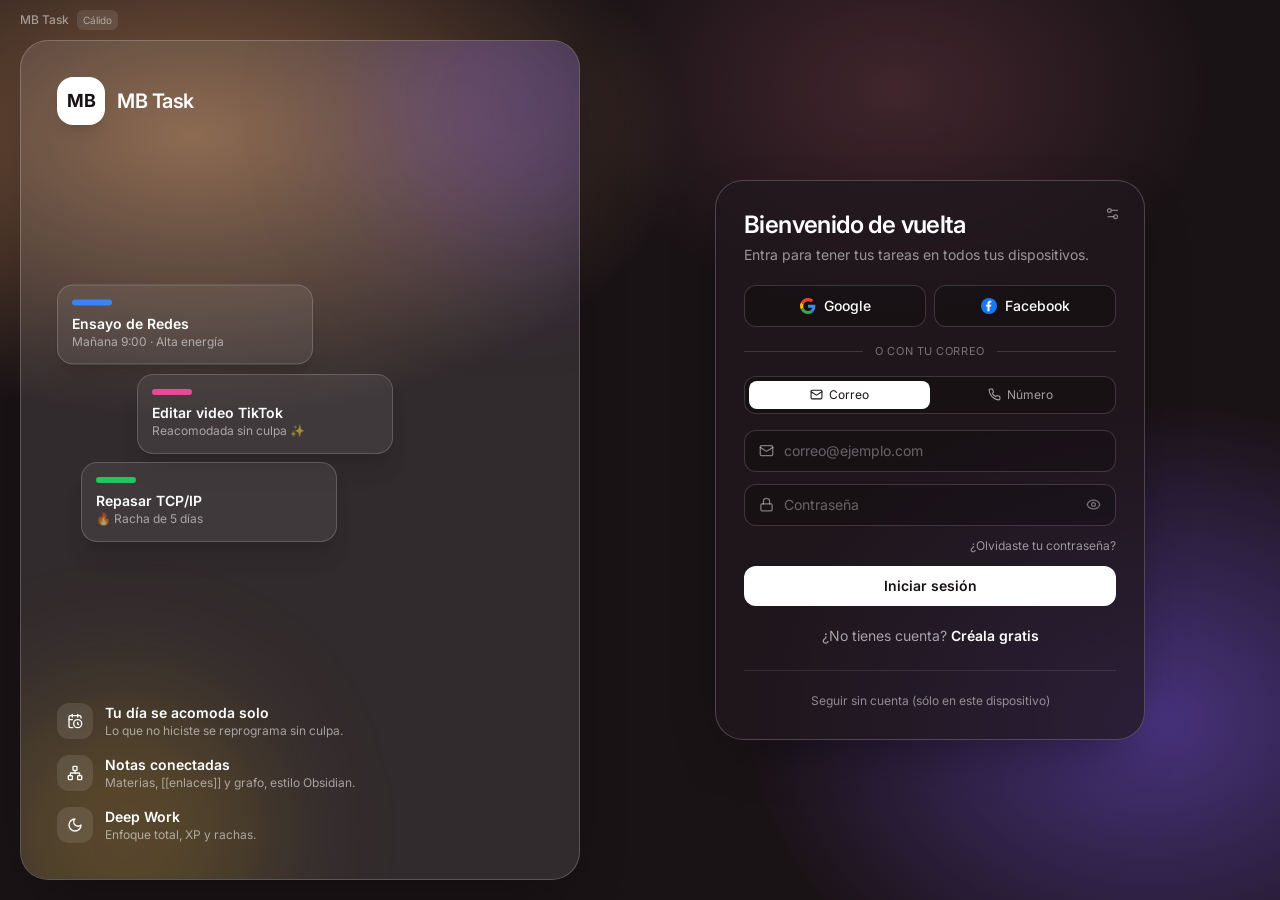
==== app/index.html @ e98496f3 "App web: bóveda de contraseñas cifrada y sincronizada Co-Authored-By: Claude Opus 5.5 <noreply@anthr" ====
<!doctype html>
<html lang="es">
  <head>
    <meta charset="UTF-8" />
    <meta name="viewport" content="width=device-width, initial-scale=1, viewport-fit=cover" />
    <meta name="theme-color" content="#1a1316" />
    <meta name="description" content="MB Task en tu celular: tus tareas, tableros y notas sincronizados con tu PC." />
    <meta name="apple-mobile-web-app-capable" content="yes" />
    <meta name="mobile-web-app-capable" content="yes" />
    <meta name="apple-mobile-web-app-status-bar-style" content="black-translucent" />
    <meta name="apple-mobile-web-app-title" content="MB Task" />
    <link rel="apple-touch-icon" href="icons/apple-touch-icon.png" />
    <link rel="icon" type="image/png" href="icons/icon-192.png" />
    <link rel="manifest" href="manifest.webmanifest" />
    <link rel="preconnect" href="https://fonts.googleapis.com" />
    <link rel="preconnect" href="https://fonts.gstatic.com" crossorigin />
    <link rel="stylesheet" href="https://fonts.googleapis.com/css2?family=Inter:wght@400;500;600;700&display=swap" />
    <title>MB Task</title>
    <script type="module" crossorigin src="./assets/index-L89QtldV.js"></script>
    <link rel="stylesheet" crossorigin href="./assets/index-OdNRwAYm.css">
  </head>
  <body>
    <div id="root"></div>
  </body>
</html>
---- app/assets/index-OdNRwAYm.css ----
html.web body{overflow:hidden;overscroll-behavior:none}html.web[data-theme=cristal] body{background:radial-gradient(60% 45% at 10% 0%,rgba(255,214,170,.9),transparent 70%),radial-gradient(55% 45% at 100% 100%,rgba(196,181,253,.85),transparent 70%),linear-gradient(160deg,#f6eee5,#e6d9cc)}.pt-safe{padding-top:env(safe-area-inset-top)}.pb-safe{padding-bottom:env(safe-area-inset-bottom)}
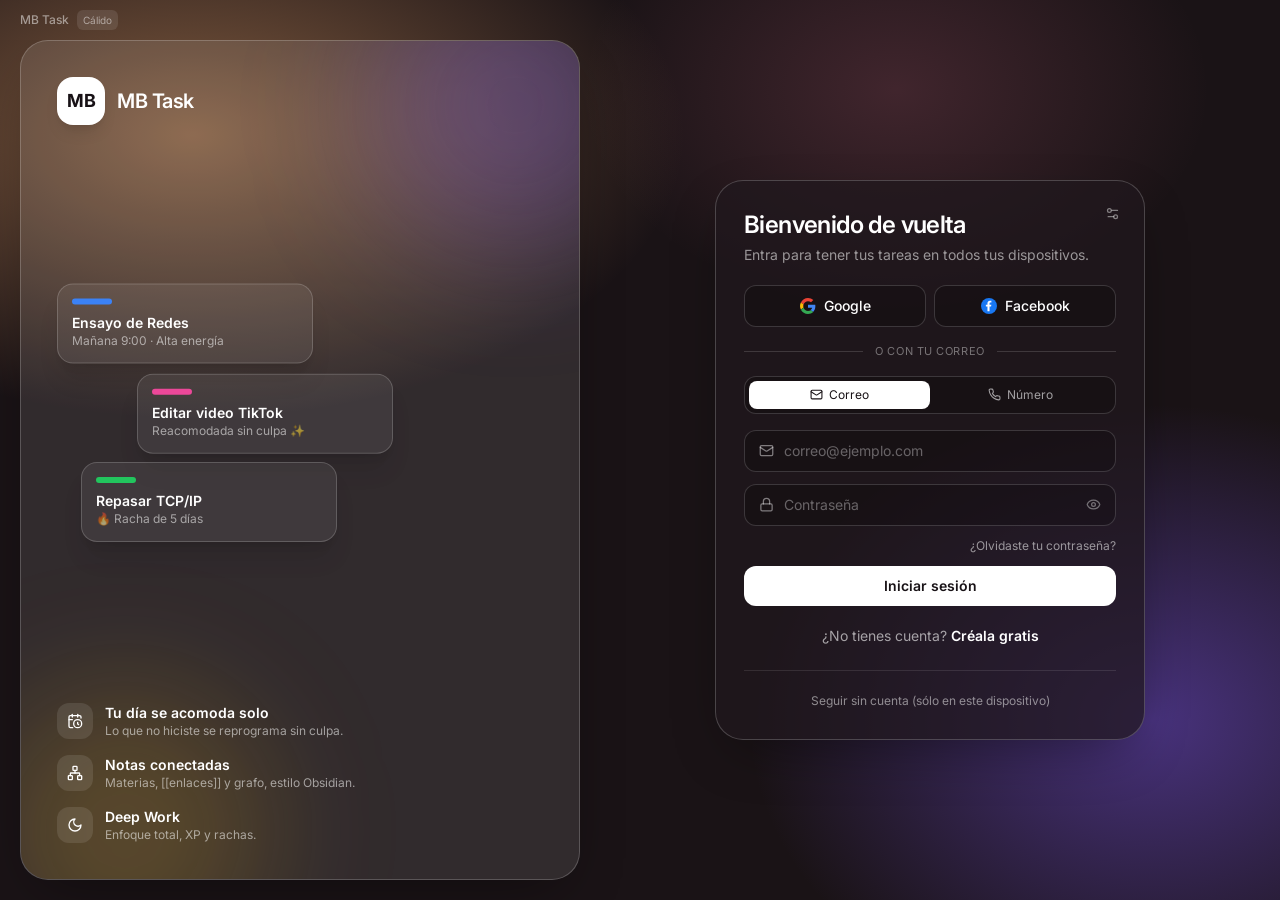
==== commit 9454dae4: "App web: pantalla completa en iPhone y botón + sólo donde hace falta Co-Authored-By: Claude Opus 5.5" ====
--- a/app/index.html
+++ b/app/index.html
@@ -16,8 +16,8 @@
     <link rel="preconnect" href="https://fonts.gstatic.com" crossorigin />
     <link rel="stylesheet" href="https://fonts.googleapis.com/css2?family=Inter:wght@400;500;600;700&display=swap" />
     <title>MB Task</title>
-    <script type="module" crossorigin src="./assets/index-L89QtldV.js"></script>
-    <link rel="stylesheet" crossorigin href="./assets/index-OdNRwAYm.css">
+    <script type="module" crossorigin src="./assets/index-DOIxO739.js"></script>
+    <link rel="stylesheet" crossorigin href="./assets/index-CQw7xhlk.css">
   </head>
   <body>
     <div id="root"></div>
--- a/app/assets/index-CQw7xhlk.css
+++ b/app/assets/index-CQw7xhlk.css
@@ -0,0 +1 @@
+html.web body{overflow:hidden;overscroll-behavior:none}html.web[data-theme=cristal] body{background:radial-gradient(60% 45% at 10% 0%,rgba(255,214,170,.9),transparent 70%),radial-gradient(55% 45% at 100% 100%,rgba(196,181,253,.85),transparent 70%),linear-gradient(160deg,#f6eee5,#e6d9cc)}.pt-safe{padding-top:env(safe-area-inset-top)}.pb-safe{padding-bottom:env(safe-area-inset-bottom)}html.web,html.web body,html.web #root{height:100vh;height:100dvh}html.web.standalone,html.web.standalone body,html.web.standalone #root{height:100vh}
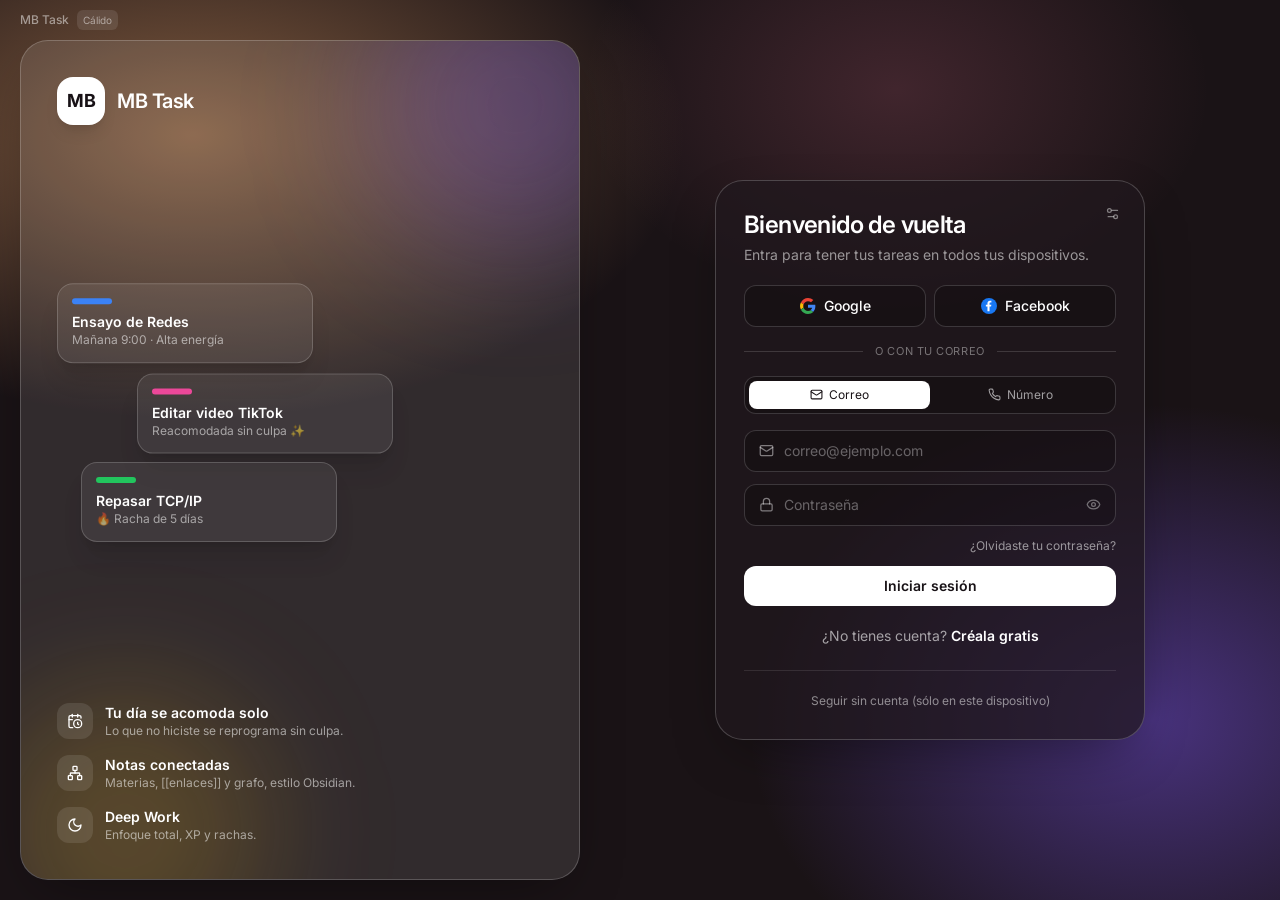
==== commit e3680863: "App web: bóveda se ajusta a la pantalla del celular Co-Authored-By: Claude Opus 5.5 <noreply@anthrop" ====
--- a/app/index.html
+++ b/app/index.html
@@ -16,7 +16,7 @@
     <link rel="preconnect" href="https://fonts.gstatic.com" crossorigin />
     <link rel="stylesheet" href="https://fonts.googleapis.com/css2?family=Inter:wght@400;500;600;700&display=swap" />
     <title>MB Task</title>
-    <script type="module" crossorigin src="./assets/index-DOIxO739.js"></script>
+    <script type="module" crossorigin src="./assets/index-D581jbe_.js"></script>
     <link rel="stylesheet" crossorigin href="./assets/index-CQw7xhlk.css">
   </head>
   <body>
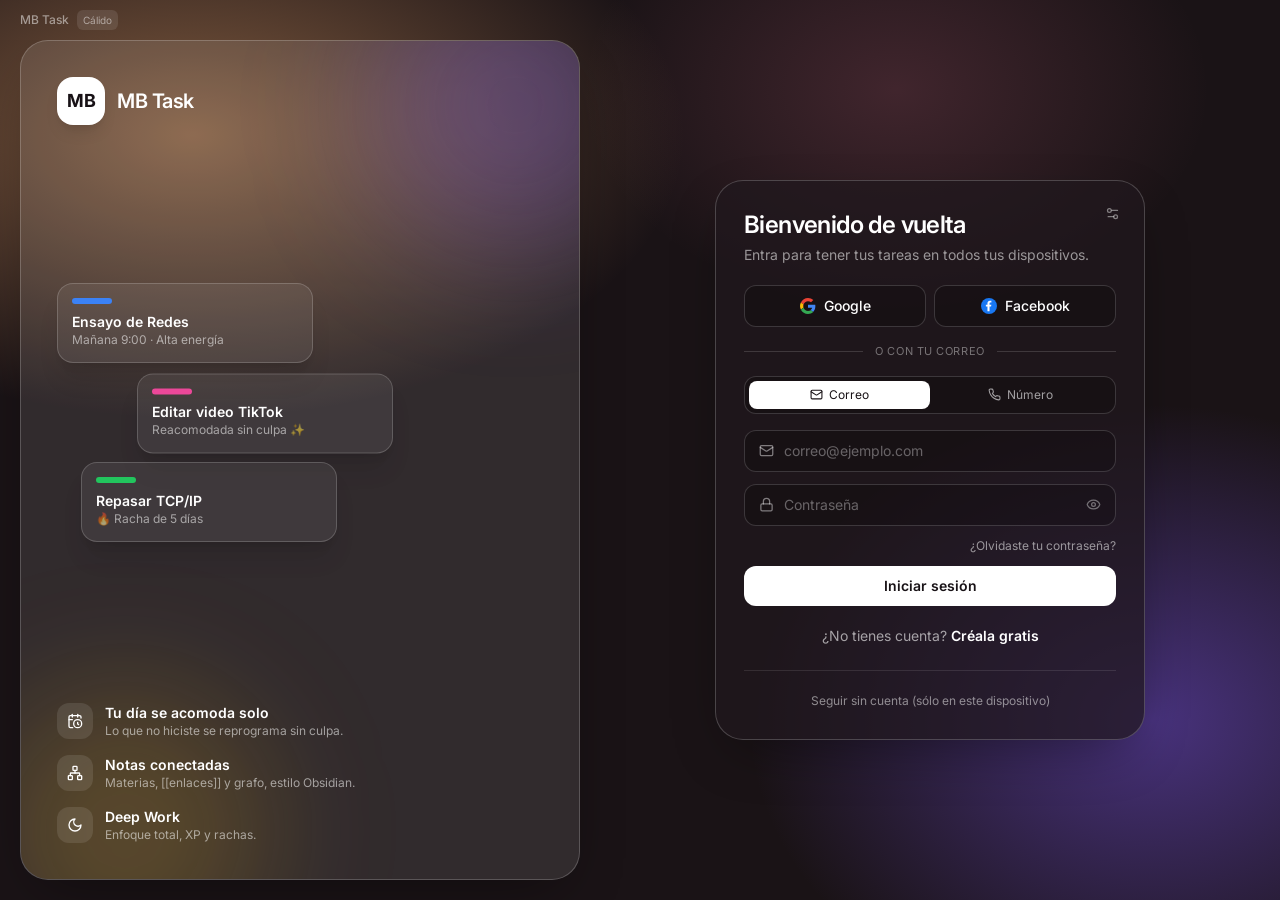
==== commit e47f96d9: "App web 1.1: tareas que se repiten, hábitos, matriz de Eisenhower, estadísticas y búsqueda Co-Author" ====
--- a/app/index.html
+++ b/app/index.html
@@ -2,7 +2,7 @@
 <html lang="es">
   <head>
     <meta charset="UTF-8" />
-    <meta name="viewport" content="width=device-width, initial-scale=1, viewport-fit=cover" />
+    <meta name="viewport" content="width=device-width, initial-scale=1, maximum-scale=1, viewport-fit=cover" />
     <meta name="theme-color" content="#1a1316" />
     <meta name="description" content="MB Task en tu celular: tus tareas, tableros y notas sincronizados con tu PC." />
     <meta name="apple-mobile-web-app-capable" content="yes" />
@@ -16,8 +16,8 @@
     <link rel="preconnect" href="https://fonts.gstatic.com" crossorigin />
     <link rel="stylesheet" href="https://fonts.googleapis.com/css2?family=Inter:wght@400;500;600;700&display=swap" />
     <title>MB Task</title>
-    <script type="module" crossorigin src="./assets/index-D581jbe_.js"></script>
-    <link rel="stylesheet" crossorigin href="./assets/index-CQw7xhlk.css">
+    <script type="module" crossorigin src="./assets/index-CL0tjmKt.js"></script>
+    <link rel="stylesheet" crossorigin href="./assets/index-GJxNa8vs.css">
   </head>
   <body>
     <div id="root"></div>
--- a/app/assets/index-GJxNa8vs.css
+++ b/app/assets/index-GJxNa8vs.css
@@ -0,0 +1 @@
+html.web body{overflow:hidden;overscroll-behavior:none}html.web[data-theme=cristal] body{background:radial-gradient(60% 45% at 10% 0%,rgba(255,214,170,.9),transparent 70%),radial-gradient(55% 45% at 100% 100%,rgba(196,181,253,.85),transparent 70%),linear-gradient(160deg,#f6eee5,#e6d9cc)}.pt-safe{padding-top:env(safe-area-inset-top)}.pb-safe{padding-bottom:env(safe-area-inset-bottom)}html.web,html.web body,html.web #root{height:100vh;height:100dvh}html.web.standalone,html.web.standalone body,html.web.standalone #root{height:100vh}@media(hover:none){.opacity-0.group-hover\:opacity-100:not(.pointer-events-none){opacity:.7}[title]{-webkit-touch-callout:none}.dnd-poly-drag-image{opacity:.85!important;transform-origin:center;border-radius:16px;box-shadow:0 18px 40px #00000059}.dnd-poly-drag-icon{display:none!important}}.dnd-poly-drag-image{opacity:.5!important}.dnd-poly-drag-image.dnd-poly-snapback{transition-property:transform!important;transition-duration:.25s!important;transition-timing-function:ease-out!important}
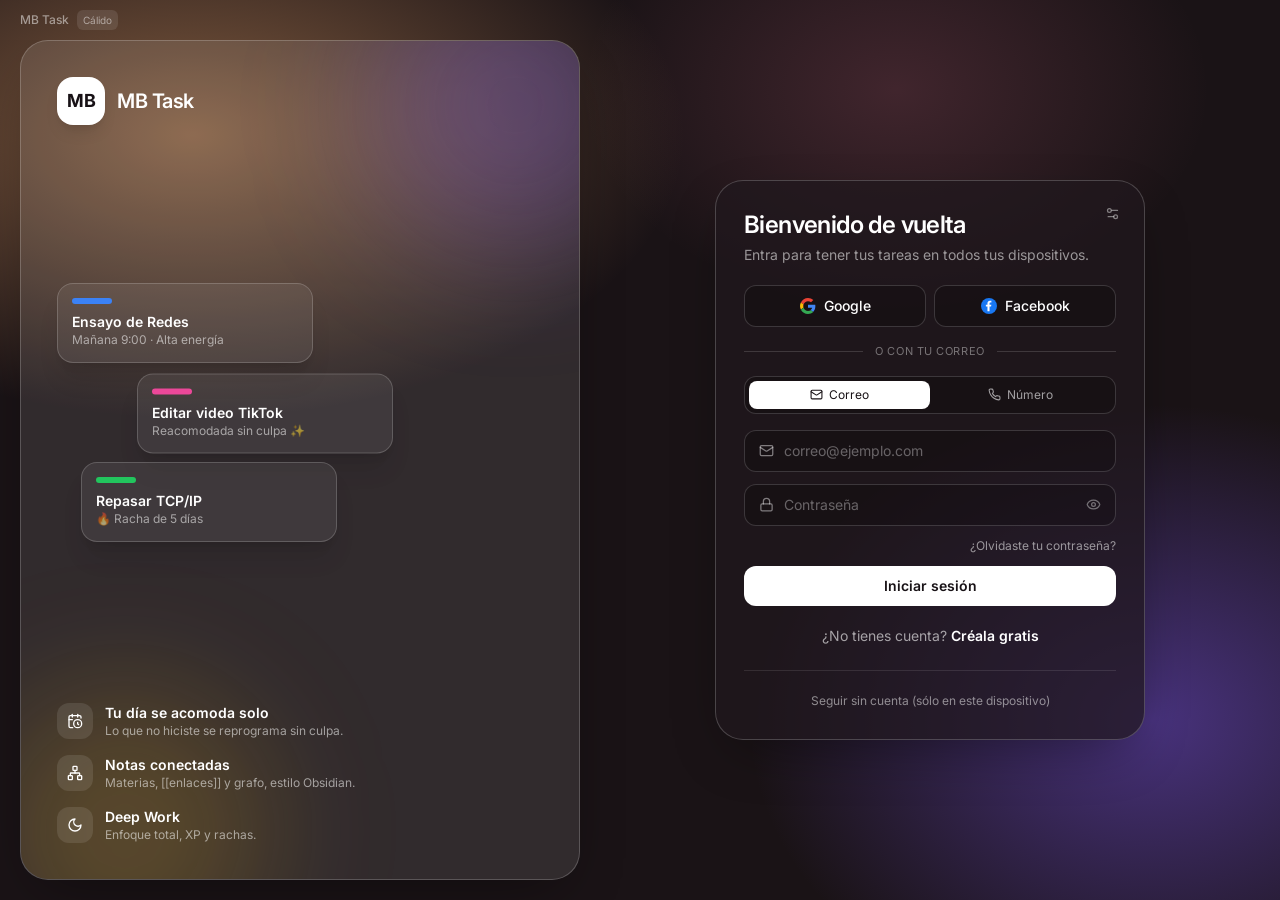
==== commit d57970eb: "App web: lista para correr también dentro del APK Co-Authored-By: Claude Opus 5.5 <noreply@anthropic" ====
--- a/app/index.html
+++ b/app/index.html
@@ -16,7 +16,7 @@
     <link rel="preconnect" href="https://fonts.gstatic.com" crossorigin />
     <link rel="stylesheet" href="https://fonts.googleapis.com/css2?family=Inter:wght@400;500;600;700&display=swap" />
     <title>MB Task</title>
-    <script type="module" crossorigin src="./assets/index-CL0tjmKt.js"></script>
+    <script type="module" crossorigin src="./assets/index-CgpxZ1_n.js"></script>
     <link rel="stylesheet" crossorigin href="./assets/index-GJxNa8vs.css">
   </head>
   <body>
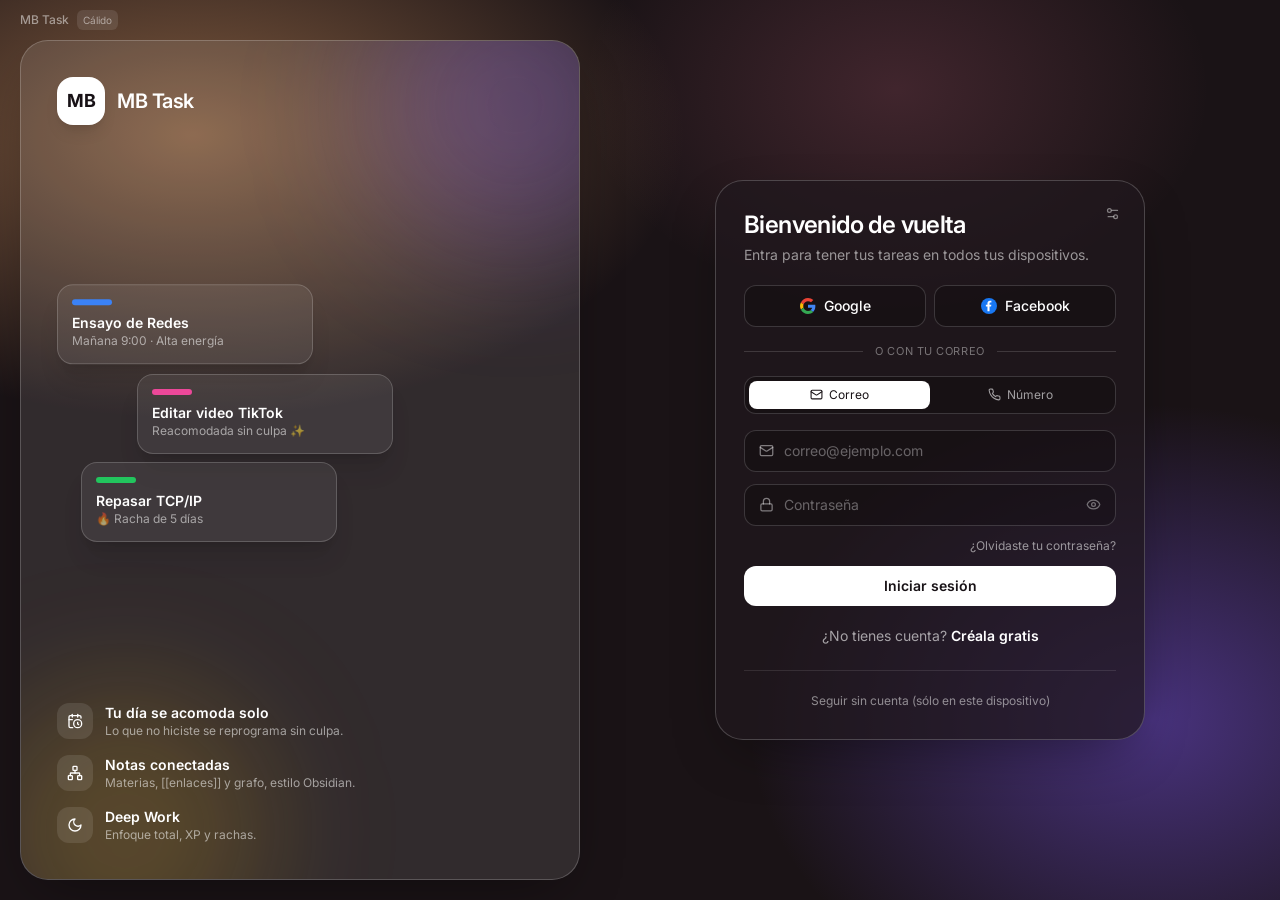
==== commit feaacff3: "App web: arregla pantallas que se salían del borde en celulares Android angostos (Avisos, Tablero) C" ====
--- a/app/index.html
+++ b/app/index.html
@@ -16,7 +16,7 @@
     <link rel="preconnect" href="https://fonts.gstatic.com" crossorigin />
     <link rel="stylesheet" href="https://fonts.googleapis.com/css2?family=Inter:wght@400;500;600;700&display=swap" />
     <title>MB Task</title>
-    <script type="module" crossorigin src="./assets/index-CgpxZ1_n.js"></script>
+    <script type="module" crossorigin src="./assets/index-fE7v5tIX.js"></script>
     <link rel="stylesheet" crossorigin href="./assets/index-GJxNa8vs.css">
   </head>
   <body>
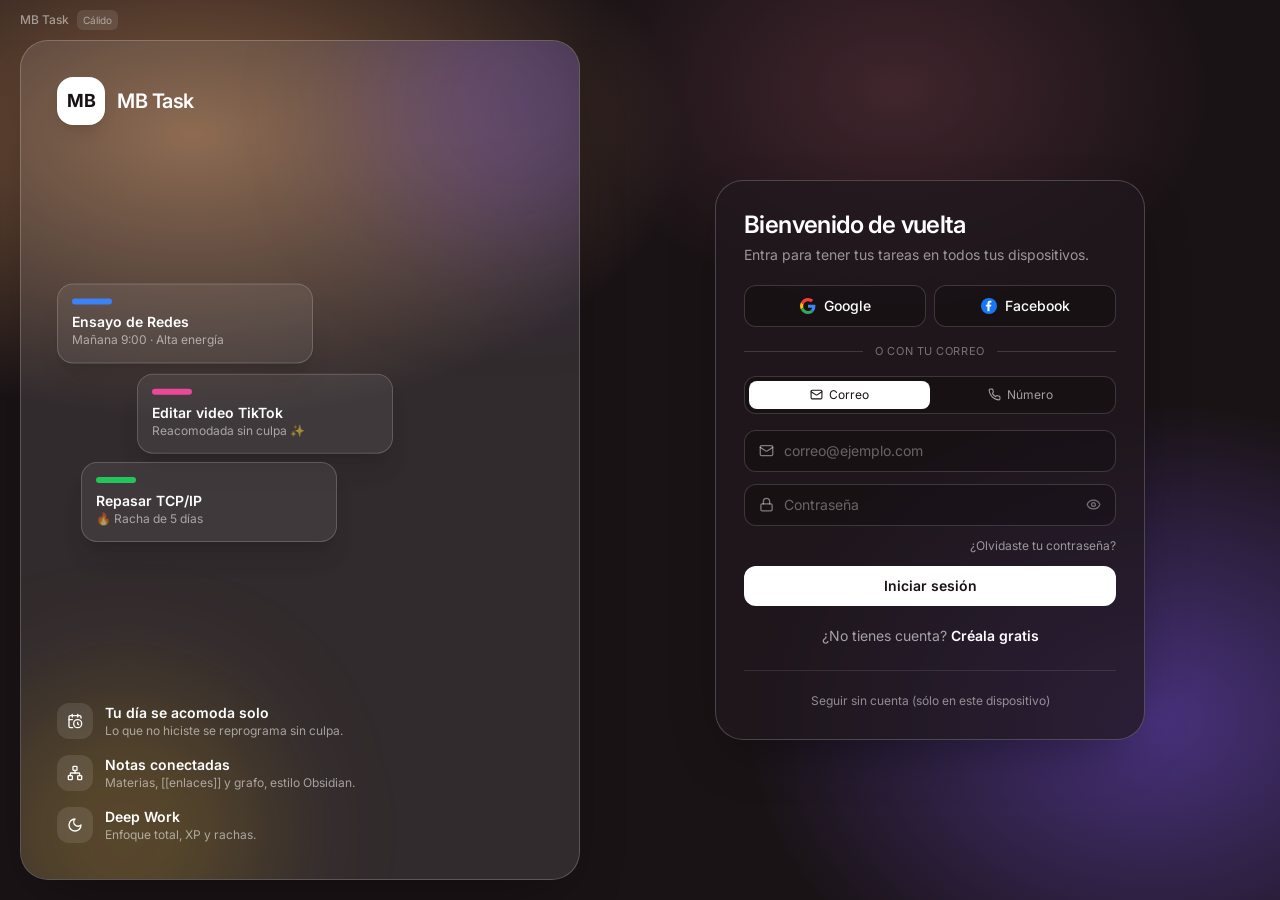
==== commit a9b0fc35: "App web: oculta 'Configurar Supabase' a los usuarios Co-Authored-By: Claude Opus 5.5 <noreply@anthro" ====
--- a/app/index.html
+++ b/app/index.html
@@ -16,7 +16,7 @@
     <link rel="preconnect" href="https://fonts.gstatic.com" crossorigin />
     <link rel="stylesheet" href="https://fonts.googleapis.com/css2?family=Inter:wght@400;500;600;700&display=swap" />
     <title>MB Task</title>
-    <script type="module" crossorigin src="./assets/index-fE7v5tIX.js"></script>
+    <script type="module" crossorigin src="./assets/index-Cx4guD9F.js"></script>
     <link rel="stylesheet" crossorigin href="./assets/index-GJxNa8vs.css">
   </head>
   <body>
